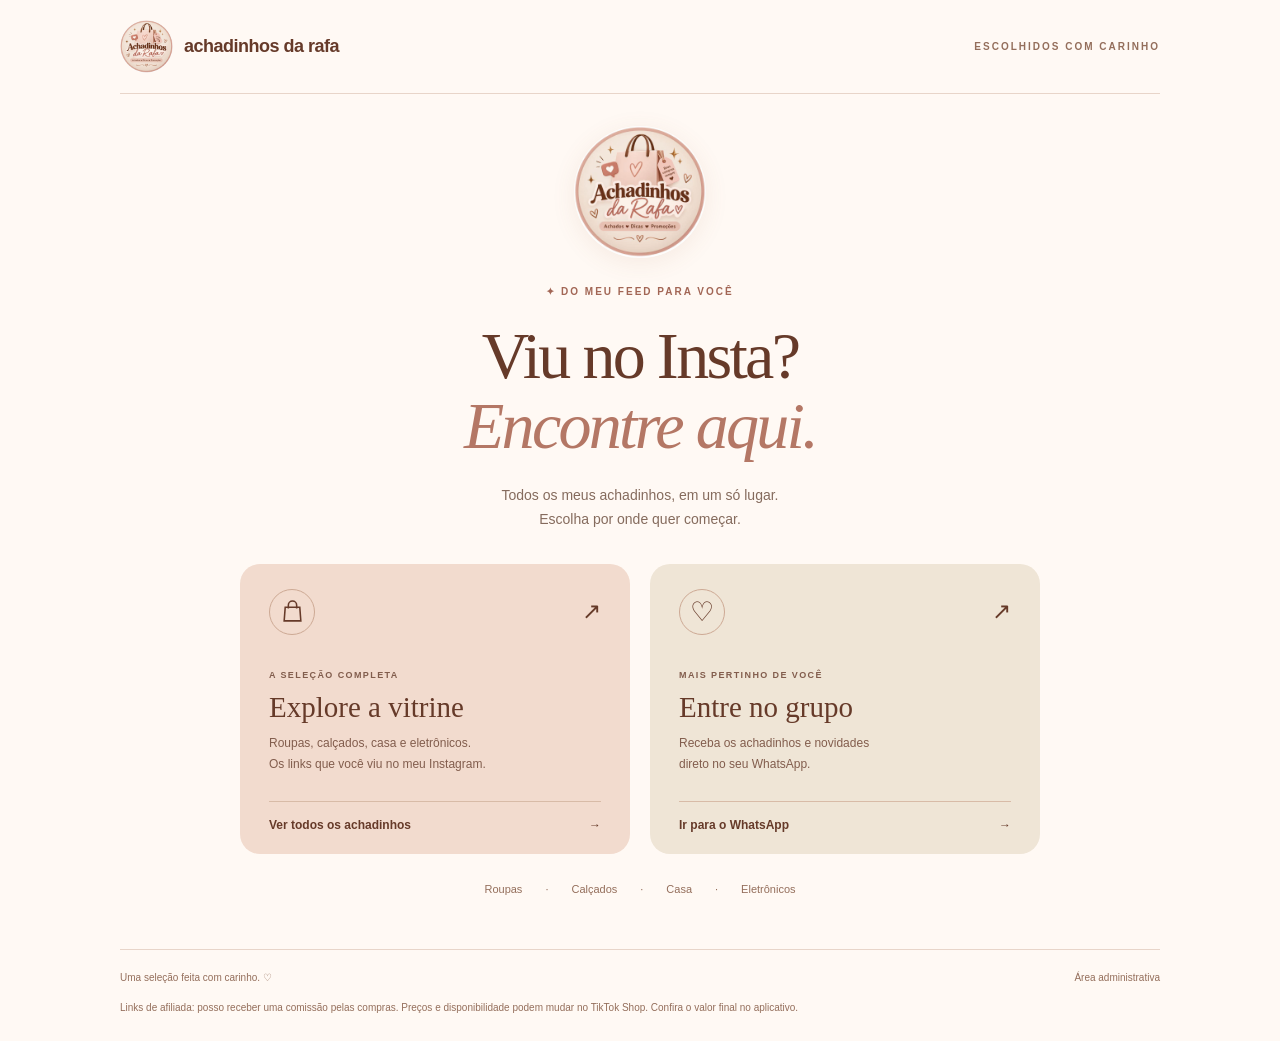
==== index.html @ a1d86d0a "Add files via upload" ====
<!doctype html><html lang="pt-BR"><head><meta charset="UTF-8"><meta name="viewport" content="width=device-width,initial-scale=1"><meta name="theme-color" content="#ad6d5e"><meta name="description" content="Os achadinhos da Rafa que você viu no Instagram. Roupas, calçados, casa e eletrônicos com links para o TikTok Shop."><title>Achadinhos da Rafa</title><link rel="icon" href="favicon.svg"><link rel="stylesheet" href="style.css"><script src="config.js" defer></script><script src="app.js" defer></script></head><body>
<main><header class="topbar"><a href="index.html" class="brand"><img class="brandlogo" src="assets/identidade-rafa.jpeg" alt="">achadinhos da rafa</a><span class="topnote">ESCOLHIDOS COM CARINHO</span></header>
<section id="home" class="welcome"><img class="profilelogo" src="assets/identidade-rafa.jpeg" alt="Achadinhos da Rafa — Achados, dicas e promoções"><span class="eyebrow">✦ DO MEU FEED PARA VOCÊ</span><h1>Viu no Insta?<br><em>Encontre aqui.</em></h1><p>Todos os meus achadinhos, em um só lugar.<br>Escolha por onde quer começar.</p><div class="entrycards"><a href="#vitrine" class="entry shop"><div class="cardtop"><span class="iconbox" aria-hidden="true"><svg viewBox="0 0 24 24" width="25" height="25" fill="none" stroke="currentColor" stroke-width="1.5"><path d="M5 8h14l1 13H4zM8 9V6a4 4 0 0 1 8 0v3"/></svg></span><span aria-hidden="true">↗</span></div><div><span class="eyebrow">A SELEÇÃO COMPLETA</span><h2>Explore a vitrine</h2><p>Roupas, calçados, casa e eletrônicos.<br>Os links que você viu no meu Instagram.</p></div><span class="cardbottom">Ver todos os achadinhos <span>→</span></span></a><a data-whatsapp target="_blank" rel="noopener noreferrer" class="entry whatsapp"><div class="cardtop"><span class="iconbox">♡</span><span aria-hidden="true">↗</span></div><div><span class="eyebrow">MAIS PERTINHO DE VOCÊ</span><h2>Entre no grupo</h2><p>Receba os achadinhos e novidades<br>direto no seu WhatsApp.</p></div><span class="cardbottom">Ir para o WhatsApp <span>→</span></span></a></div><nav class="categoryline" aria-label="Categorias"><a href="#vitrine/roupas">Roupas</a><span>·</span><a href="#vitrine/calcados">Calçados</a><span>·</span><a href="#vitrine/casa">Casa</a><span>·</span><a href="#vitrine/eletronicos">Eletrônicos</a></nav></section>
<section id="catalog" hidden><div class="pagehead"><a href="#" class="back">← Voltar ao início</a><div class="headingrow"><div><span class="eyebrow">SEUS FAVORITOS DO FEED</span><h1>A vitrine da Rafa<span class="star">✦</span></h1></div><a data-whatsapp class="secondary" target="_blank" rel="noopener noreferrer">Grupo no WhatsApp ↗</a></div><p>Escolha a categoria e encontre seu próximo achadinho.</p></div><nav id="filters" class="filters" aria-label="Filtrar produtos"><a href="#vitrine" data-category="todos">Todos</a><a href="#vitrine/roupas" data-category="roupas">Roupas</a><a href="#vitrine/calcados" data-category="calcados">Calçados</a><a href="#vitrine/casa" data-category="casa">Casa</a><a href="#vitrine/eletronicos" data-category="eletronicos">Eletrônicos</a></nav><p id="catalog-status" role="status"></p><div id="products" class="productgrid"></div><button id="retry" class="secondary" hidden>Tentar novamente</button></section>
<footer><span>Uma seleção feita com carinho. ♡</span><a href="admin.html">Área administrativa</a><small>Links de afiliada: posso receber uma comissão pelas compras. Preços e disponibilidade podem mudar no TikTok Shop. Confira o valor final no aplicativo.</small></footer></main><noscript>Ative o JavaScript para acessar os produtos da vitrine.</noscript></body></html>
---- style.css ----
:root{color-scheme:light;--paper:#fbf8f3;--ink:#343b31;--green:#46543e;--muted:#76796e}*{box-sizing:border-box}[hidden]{display:none!important}body{margin:0;background:var(--paper);color:var(--ink);font-family:Arial,Helvetica,sans-serif}a{color:inherit;text-decoration:none}button,input,select{font:inherit}button,a,input,select{-webkit-tap-highlight-color:transparent}a:focus-visible,button:focus-visible,input:focus-visible,select:focus-visible{outline:3px solid #9e844d;outline-offset:4px}button,a{touch-action:manipulation}button{cursor:pointer}button:disabled{opacity:.5;cursor:wait}main{max-width:1120px;margin:auto;padding:0 40px}.topbar{height:94px;display:flex;align-items:center;justify-content:space-between;border-bottom:1px solid #dedfd4}.brand{font-weight:700;display:flex;gap:11px;align-items:center;font-size:18px;letter-spacing:-.5px}.brandmark{font:italic 33px Georgia,serif;width:43px;height:43px;border:1px solid #b9bca9;border-radius:50%;display:grid;place-items:center;position:relative}.brandmark span{position:absolute;font-size:15px;right:-5px;top:-4px;color:#9f8656;background:var(--paper)}.topnote,.eyebrow{font-size:10px;letter-spacing:2px;font-weight:700}.topnote{color:#818573}.welcome{max-width:800px;margin:52px auto 0;text-align:center}.welcome>.eyebrow{color:#737e5f}h1{font:400 66px/1.06 Georgia,serif;letter-spacing:-2.7px;margin:22px 0}h1 em{color:#708060;font-weight:400}p{color:var(--muted);font-size:14px;line-height:1.75}.entrycards{display:grid;grid-template-columns:1fr 1fr;gap:20px;margin-top:32px;text-align:left}.entry{border-radius:20px;padding:25px 29px 22px;min-height:290px;display:flex;flex-direction:column;justify-content:space-between;transition:transform .2s,box-shadow .2s}.entry:hover{transform:translateY(-4px);box-shadow:0 12px 25px #394c390b}.shop{background:#eae7dc}.whatsapp{background:#e0e8d8}.cardtop{display:flex;justify-content:space-between;align-items:center;margin-bottom:26px;font-size:23px}.iconbox{width:46px;height:46px;display:grid;place-items:center;border:1px solid #b6beaa;border-radius:50%;font-size:27px}.entry .eyebrow{font-size:9px;letter-spacing:1.4px;color:#666e55}.entry h2{font:29px Georgia,serif;margin:9px 0}.entry p{font-size:12px;margin:0 0 22px;color:#68705e}.cardbottom{border-top:1px solid #c8cdbb;padding-top:16px;font-size:12px;font-weight:700;display:flex;justify-content:space-between}.categoryline{display:flex;justify-content:center;gap:23px;padding:29px 0;font-size:11px;color:#707964}footer{border-top:1px solid #dedfd4;margin-top:25px;padding:22px 0 25px;display:flex;justify-content:space-between;flex-wrap:wrap;font-size:10px;color:#777d6b;gap:17px}footer small{width:100%;font-size:10px;line-height:1.6}.pagehead{margin:44px 0 26px}.pagehead .eyebrow{display:block;margin-top:27px;color:#758065}.pagehead h1{font-size:47px;margin:15px 0}.back{font-size:12px;color:#69735c}.headingrow{display:flex;align-items:center;justify-content:space-between;gap:20px}.headingrow .secondary{margin-top:30px}.star{font:24px Arial;color:#a58d5f;vertical-align:top;margin-left:13px}.filters{display:flex;flex-wrap:wrap;gap:9px;margin:23px 0}.filters a{border:1px solid #d6ddca;border-radius:30px;padding:12px 21px;font-size:12px}.filters a[aria-current=true]{background:var(--green);color:white;border-color:var(--green)}.productgrid{display:grid;grid-template-columns:repeat(3,minmax(0,1fr));gap:22px;min-height:100px}.product{overflow:hidden;border:1px solid #e2e0d6;border-radius:18px;background:white}.product img{display:block;width:100%;aspect-ratio:4/5;object-fit:cover;background:#e9ecdf}.productbody{padding:20px}.product h2{font-size:17px;line-height:1.4;margin:8px 0;overflow-wrap:anywhere}.product strong{display:block;font-size:22px;margin:14px 0}.buy,.primary{display:inline-flex;align-items:center;justify-content:center;gap:10px;background:var(--green);color:white;border:0;border-radius:9px;padding:13px 20px;font-weight:600;font-size:13px}.product .buy{width:100%}.secondary{display:inline-block;border:1px solid #bac2ae;background:transparent;padding:10px 14px;border-radius:9px;font-size:12px}.empty{grid-column:1/-1;text-align:center;border:1px dashed #c9d1ba;border-radius:18px;padding:55px 20px;background:#f1f2e9}.empty h2{font:27px Georgia,serif}.empty p{max-width:350px;margin:15px auto}.empty .emptyicon{font:40px Georgia,serif;color:#83906f}.adminform{display:grid;gap:18px;background:white;padding:27px;border:1px solid #dedfd4;border-radius:18px;max-width:650px;margin-bottom:30px;align-content:start}.adminform h2{font:25px Georgia,serif;margin:0}.adminform label{display:grid;gap:8px;font-size:13px}.adminform input,.adminform select{width:100%;border:1px solid #d5d4c9;border-radius:8px;padding:12px;background:white;color:var(--ink);min-height:45px}.adminform input[type=file]{font-size:12px}.hint{font-size:11px;color:#7b806f;line-height:1.5;margin-top:-9px}.message{padding:15px;background:#e8ecdf;border-radius:8px;font-size:13px;line-height:1.6}.message.error{background:#f7e8e2;color:#823e2f}.adminrow{display:flex;gap:11px;align-items:center;border-bottom:1px solid #ddd;padding:17px 0;flex-wrap:wrap}.adminrow img{height:60px;width:48px;object-fit:cover;border-radius:7px}.adminrow .iteminfo{flex:1;min-width:100px;font-size:13px;overflow-wrap:anywhere}.adminrow small{display:block;color:#767e6b;margin-top:6px}.adminsection{font:28px Georgia,serif;margin:0}.adminheading{display:flex;justify-content:space-between;align-items:center;margin:35px 0 25px}.admincolumns{display:grid;grid-template-columns:1fr 1fr;gap:35px}.formactions{display:flex;gap:10px;flex-wrap:wrap}dialog{max-width:420px;width:calc(100% - 40px);border:1px solid #c3cab4;border-radius:20px;padding:28px;background:var(--paper);color:var(--ink)}dialog::backdrop{background:#26332370}dialog h2{font:27px Georgia,serif}#login-form{max-width:430px}#catalog-status:empty{display:none}
@media(max-width:650px){main{padding:0 22px}.topbar{height:76px}.topnote{display:none}.brand{font-size:16px}.welcome{margin-top:37px}h1{font-size:53px}.entrycards{grid-template-columns:1fr;gap:15px;margin-top:27px}.entry{min-height:254px;padding:22px 25px}.cardtop{margin-bottom:20px}.categoryline{gap:13px;flex-wrap:wrap}.productgrid{grid-template-columns:repeat(2,minmax(0,1fr));gap:12px}.productbody{padding:12px}.product h2{font-size:14px}.product strong{font-size:19px}.product .buy{font-size:11px;padding:12px 5px}.pagehead h1{font-size:39px}.headingrow{display:block}.headingrow .secondary{margin-top:0}.filters a{padding:10px 13px;font-size:12px}.adminform{padding:21px}.admincolumns{grid-template-columns:1fr;gap:0}.adminrow .iteminfo{min-width:110px}.star{font-size:17px}}
@media(prefers-reduced-motion:reduce){*{transition:none!important;scroll-behavior:auto!important}}

/* Identidade fornecida pela Rafa: rosé, creme e marrom. */
:root{--paper:#fff9f4;--ink:#663a29;--green:#a65e50;--muted:#856b5d}
.brandlogo{width:53px;height:53px;border-radius:50%;object-fit:cover}.profilelogo{width:132px;height:132px;border-radius:50%;object-fit:cover;display:block;margin:0 auto 23px;box-shadow:0 5px 25px #9e634018}
.welcome{margin-top:32px}.welcome>.eyebrow,.pagehead .eyebrow{color:#a26655}h1 em{color:#b47765}.topbar,footer{border-color:#e8d5c9}.topnote,.categoryline,footer{color:#946e5b}.shop{background:#f2dbce}.whatsapp{background:#efe5d6}.entry .eyebrow,.entry p{color:#825d4d}.cardbottom{border-color:#d8bba7}.iconbox{border-color:#cda994}.filters a{border-color:#dfc8b9}.secondary{border-color:#ceb19d}.product{border-color:#ead9cc}.product img{object-fit:contain;background:#fff}.empty{background:#f8eee4;border-color:#dec5af}.empty .emptyicon,.back{color:#a17359}.message{background:#f4e7da}.adminform{border-color:#e5d0c0}.adminform input,.adminform select{border-color:#dbc4b4}.hint,.adminrow small{color:#92735f}.brandmark span{color:#b78354}
@media(max-width:650px){.profilelogo{width:110px;height:110px;margin-bottom:20px}.welcome{margin-top:27px}.brandlogo{width:46px;height:46px}.entry{min-height:244px}}
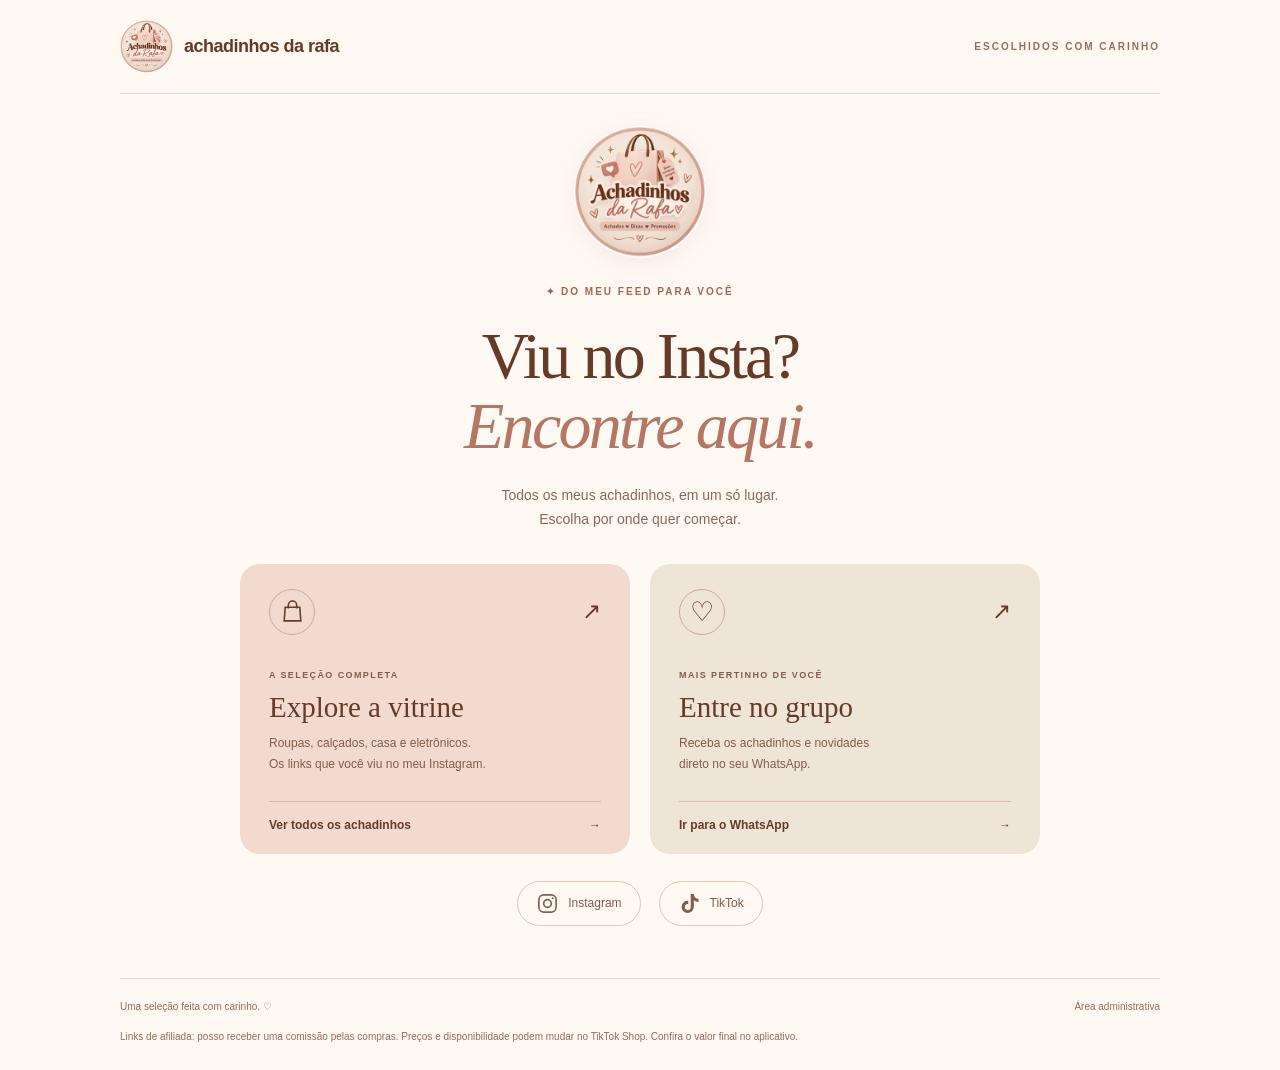
==== commit 2f25d373: "Add files via upload" ====
--- a/index.html
+++ b/index.html
@@ -1,5 +1,5 @@
 <!doctype html><html lang="pt-BR"><head><meta charset="UTF-8"><meta name="viewport" content="width=device-width,initial-scale=1"><meta name="theme-color" content="#ad6d5e"><meta name="description" content="Os achadinhos da Rafa que você viu no Instagram. Roupas, calçados, casa e eletrônicos com links para o TikTok Shop."><title>Achadinhos da Rafa</title><link rel="icon" href="favicon.svg"><link rel="stylesheet" href="style.css"><script src="config.js" defer></script><script src="app.js" defer></script></head><body>
 <main><header class="topbar"><a href="index.html" class="brand"><img class="brandlogo" src="assets/identidade-rafa.jpeg" alt="">achadinhos da rafa</a><span class="topnote">ESCOLHIDOS COM CARINHO</span></header>
-<section id="home" class="welcome"><img class="profilelogo" src="assets/identidade-rafa.jpeg" alt="Achadinhos da Rafa — Achados, dicas e promoções"><span class="eyebrow">✦ DO MEU FEED PARA VOCÊ</span><h1>Viu no Insta?<br><em>Encontre aqui.</em></h1><p>Todos os meus achadinhos, em um só lugar.<br>Escolha por onde quer começar.</p><div class="entrycards"><a href="#vitrine" class="entry shop"><div class="cardtop"><span class="iconbox" aria-hidden="true"><svg viewBox="0 0 24 24" width="25" height="25" fill="none" stroke="currentColor" stroke-width="1.5"><path d="M5 8h14l1 13H4zM8 9V6a4 4 0 0 1 8 0v3"/></svg></span><span aria-hidden="true">↗</span></div><div><span class="eyebrow">A SELEÇÃO COMPLETA</span><h2>Explore a vitrine</h2><p>Roupas, calçados, casa e eletrônicos.<br>Os links que você viu no meu Instagram.</p></div><span class="cardbottom">Ver todos os achadinhos <span>→</span></span></a><a data-whatsapp target="_blank" rel="noopener noreferrer" class="entry whatsapp"><div class="cardtop"><span class="iconbox">♡</span><span aria-hidden="true">↗</span></div><div><span class="eyebrow">MAIS PERTINHO DE VOCÊ</span><h2>Entre no grupo</h2><p>Receba os achadinhos e novidades<br>direto no seu WhatsApp.</p></div><span class="cardbottom">Ir para o WhatsApp <span>→</span></span></a></div><nav class="categoryline" aria-label="Categorias"><a href="#vitrine/roupas">Roupas</a><span>·</span><a href="#vitrine/calcados">Calçados</a><span>·</span><a href="#vitrine/casa">Casa</a><span>·</span><a href="#vitrine/eletronicos">Eletrônicos</a></nav></section>
+<section id="home" class="welcome"><img class="profilelogo" src="assets/identidade-rafa.jpeg" alt="Achadinhos da Rafa — Achados, dicas e promoções"><span class="eyebrow">✦ DO MEU FEED PARA VOCÊ</span><h1>Viu no Insta?<br><em>Encontre aqui.</em></h1><p>Todos os meus achadinhos, em um só lugar.<br>Escolha por onde quer começar.</p><div class="entrycards"><a href="#vitrine" class="entry shop"><div class="cardtop"><span class="iconbox" aria-hidden="true"><svg viewBox="0 0 24 24" width="25" height="25" fill="none" stroke="currentColor" stroke-width="1.5"><path d="M5 8h14l1 13H4zM8 9V6a4 4 0 0 1 8 0v3"/></svg></span><span aria-hidden="true">↗</span></div><div><span class="eyebrow">A SELEÇÃO COMPLETA</span><h2>Explore a vitrine</h2><p>Roupas, calçados, casa e eletrônicos.<br>Os links que você viu no meu Instagram.</p></div><span class="cardbottom">Ver todos os achadinhos <span>→</span></span></a><a data-whatsapp target="_blank" rel="noopener noreferrer" class="entry whatsapp"><div class="cardtop"><span class="iconbox">♡</span><span aria-hidden="true">↗</span></div><div><span class="eyebrow">MAIS PERTINHO DE VOCÊ</span><h2>Entre no grupo</h2><p>Receba os achadinhos e novidades<br>direto no seu WhatsApp.</p></div><span class="cardbottom">Ir para o WhatsApp <span>→</span></span></a></div><nav class="sociallinks" aria-label="Siga a Rafa nas redes sociais"><a data-social="instagram" hidden target="_blank" rel="noopener noreferrer" aria-label="Instagram da Rafa — abre em nova aba"><svg viewBox="0 0 24 24" width="23" height="23" fill="none" stroke="currentColor" stroke-width="1.7" aria-hidden="true"><rect x="3" y="3" width="18" height="18" rx="5"/><circle cx="12" cy="12" r="4"/><circle cx="17.5" cy="6.5" r="1" fill="currentColor" stroke="none"/></svg><span>Instagram</span></a><a data-social="tiktok" hidden target="_blank" rel="noopener noreferrer" aria-label="TikTok da Rafa — abre em nova aba"><svg viewBox="0 0 24 24" width="23" height="23" fill="currentColor" aria-hidden="true"><path d="M16.5 2h-3.2v13.6a3.1 3.1 0 1 1-2.6-3.1V9.2a6.4 6.4 0 1 0 5.8 6.4V8.7a8.3 8.3 0 0 0 5 1.7V7.2a5.1 5.1 0 0 1-5-5.2Z"/></svg><span>TikTok</span></a></nav></section>
 <section id="catalog" hidden><div class="pagehead"><a href="#" class="back">← Voltar ao início</a><div class="headingrow"><div><span class="eyebrow">SEUS FAVORITOS DO FEED</span><h1>A vitrine da Rafa<span class="star">✦</span></h1></div><a data-whatsapp class="secondary" target="_blank" rel="noopener noreferrer">Grupo no WhatsApp ↗</a></div><p>Escolha a categoria e encontre seu próximo achadinho.</p></div><nav id="filters" class="filters" aria-label="Filtrar produtos"><a href="#vitrine" data-category="todos">Todos</a><a href="#vitrine/roupas" data-category="roupas">Roupas</a><a href="#vitrine/calcados" data-category="calcados">Calçados</a><a href="#vitrine/casa" data-category="casa">Casa</a><a href="#vitrine/eletronicos" data-category="eletronicos">Eletrônicos</a></nav><p id="catalog-status" role="status"></p><div id="products" class="productgrid"></div><button id="retry" class="secondary" hidden>Tentar novamente</button></section>
 <footer><span>Uma seleção feita com carinho. ♡</span><a href="admin.html">Área administrativa</a><small>Links de afiliada: posso receber uma comissão pelas compras. Preços e disponibilidade podem mudar no TikTok Shop. Confira o valor final no aplicativo.</small></footer></main><noscript>Ative o JavaScript para acessar os produtos da vitrine.</noscript></body></html>
--- a/style.css
+++ b/style.css
@@ -7,3 +7,5 @@
 .brandlogo{width:53px;height:53px;border-radius:50%;object-fit:cover}.profilelogo{width:132px;height:132px;border-radius:50%;object-fit:cover;display:block;margin:0 auto 23px;box-shadow:0 5px 25px #9e634018}
 .welcome{margin-top:32px}.welcome>.eyebrow,.pagehead .eyebrow{color:#a26655}h1 em{color:#b47765}.topbar,footer{border-color:#e8d5c9}.topnote,.categoryline,footer{color:#946e5b}.shop{background:#f2dbce}.whatsapp{background:#efe5d6}.entry .eyebrow,.entry p{color:#825d4d}.cardbottom{border-color:#d8bba7}.iconbox{border-color:#cda994}.filters a{border-color:#dfc8b9}.secondary{border-color:#ceb19d}.product{border-color:#ead9cc}.product img{object-fit:contain;background:#fff}.empty{background:#f8eee4;border-color:#dec5af}.empty .emptyicon,.back{color:#a17359}.message{background:#f4e7da}.adminform{border-color:#e5d0c0}.adminform input,.adminform select{border-color:#dbc4b4}.hint,.adminrow small{color:#92735f}.brandmark span{color:#b78354}
 @media(max-width:650px){.profilelogo{width:110px;height:110px;margin-bottom:20px}.welcome{margin-top:27px}.brandlogo{width:46px;height:46px}.entry{min-height:244px}}
+
+.sociallinks{display:flex;align-items:center;justify-content:center;gap:18px;padding:27px 0}.sociallinks a{display:inline-flex;align-items:center;justify-content:center;gap:9px;min-height:44px;padding:10px 18px;border:1px solid #dfc8b9;border-radius:999px;color:#825d4d;font-size:12px;transition:background .2s}.sociallinks a:hover{background:#f2dbce}.sociallinks svg{flex-shrink:0}
